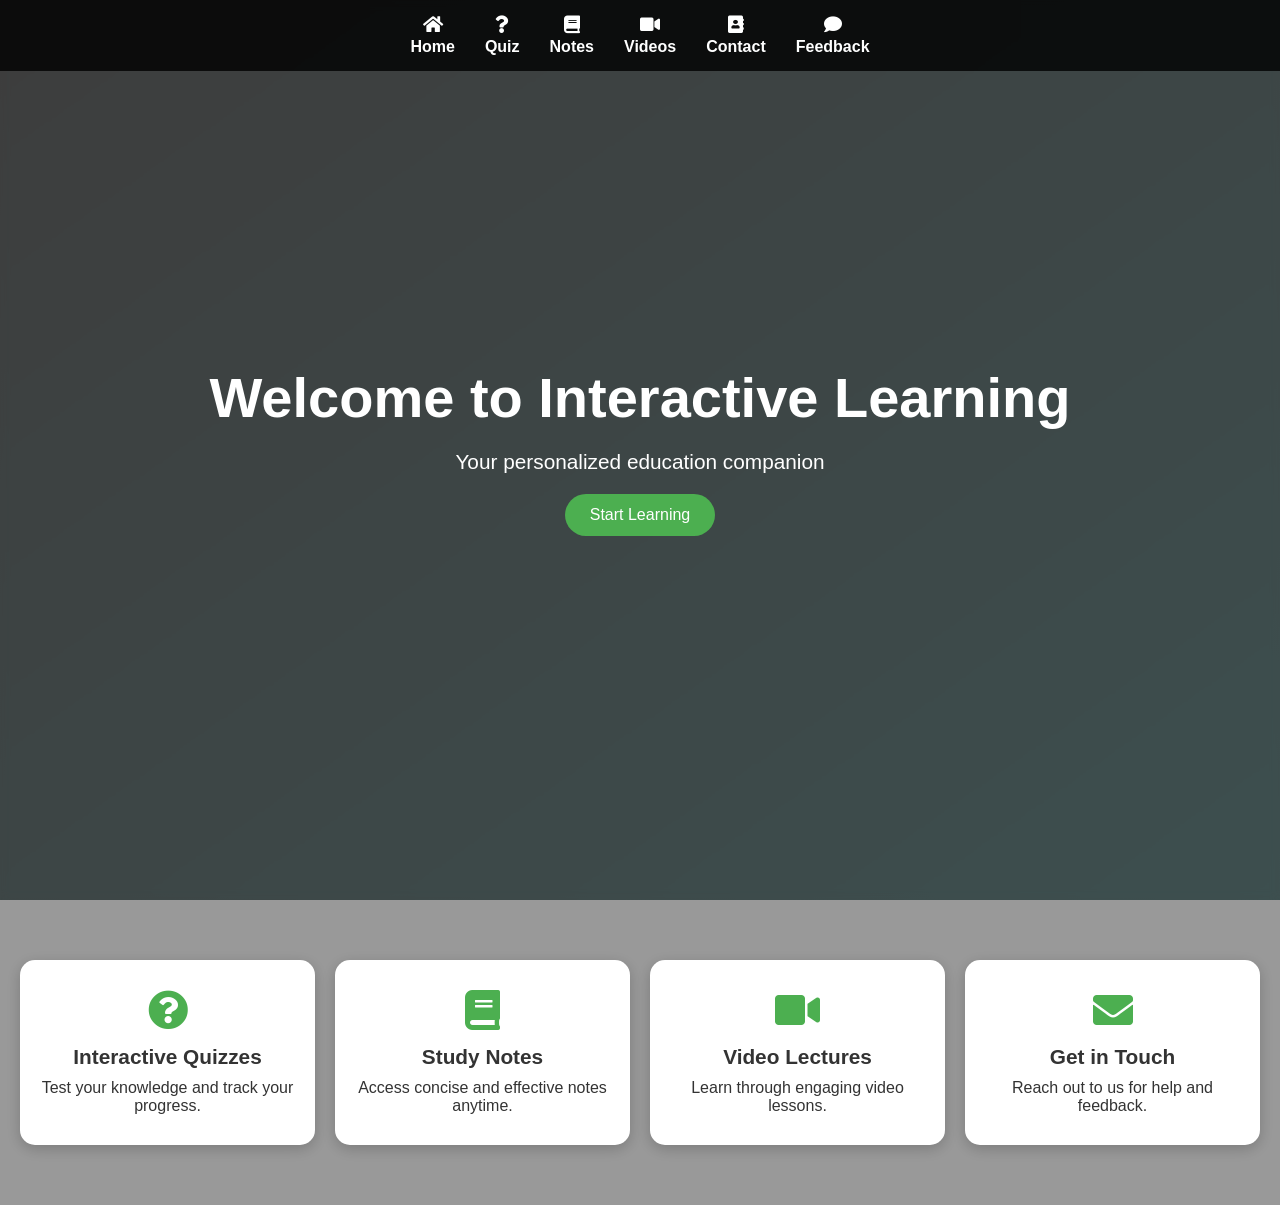
==== index.html @ 2fa364a7 "Add files via upload" ====
<!DOCTYPE html>
<html lang="en">
<head>
  <meta charset="UTF-8" />
  <meta name="viewport" content="width=device-width, initial-scale=1.0"/>
  <title>Interactive Learning Hub</title>
  <link rel="stylesheet" href="https://cdnjs.cloudflare.com/ajax/libs/font-awesome/5.15.4/css/all.min.css"/>
  <style>
    * {
      margin: 0;
      padding: 0;
      box-sizing: border-box;
      font-family: 'Segoe UI', sans-serif;
    }

    body {
      position: relative;
      background: url('https://images.unsplash.com/photo-1587613755371-1b9c5c9d5407?fit=crop&w=1920&q=80') no-repeat center center fixed;
      background-size: cover;
      color: #fff;
      min-height: 100vh;
      z-index: 0;
    }

    body::before {
      content: "";
      position: fixed;
      top: 0;
      left: 0;
      height: 100%;
      width: 100%;
      background: linear-gradient(to bottom right, rgba(0, 0, 0, 0.6), rgba(0, 50, 50, 0.6));
      z-index: -1;
    }

    .navbar {
      list-style: none;
      display: flex;
      justify-content: center;
      background: rgba(0, 0, 0, 0.8);
      padding: 15px 0;
      position: fixed;
      width: 100%;
      top: 0;
      z-index: 999;
    }

    .navbar li {
      margin: 0 15px;
    }

    .navbar a {
      color: white;
      text-decoration: none;
      font-weight: 600;
      font-size: 16px;
      display: flex;
      flex-direction: column;
      align-items: center;
      transition: color 0.3s;
    }

    .navbar a i {
      font-size: 18px;
      margin-bottom: 5px;
    }

    .navbar a:hover {
      color: #4CAF50;
    }

    header {
      height: 100vh;
      display: flex;
      flex-direction: column;
      justify-content: center;
      align-items: center;
      text-align: center;
      padding: 0 20px;
      background: rgba(0, 0, 0, 0.4);
      backdrop-filter: blur(4px);
      -webkit-backdrop-filter: blur(4px);
    }

    header h1 {
      font-size: 3.5rem;
      animation: slideIn 1.5s ease-out;
    }

    header p {
      font-size: 1.3rem;
      margin: 20px 0;
      animation: fadeIn 2s ease-in;
    }

    .btn {
      background: #4CAF50;
      color: white;
      padding: 12px 25px;
      border: none;
      border-radius: 30px;
      font-size: 16px;
      cursor: pointer;
      transition: background 0.3s;
    }

    .btn:hover {
      background: #45a049;
    }

    .features {
      display: grid;
      grid-template-columns: repeat(auto-fit, minmax(250px, 1fr));
      gap: 20px;
      padding: 60px 20px;
      background: rgba(0, 0, 0, 0.4);
      backdrop-filter: blur(4px);
      -webkit-backdrop-filter: blur(4px);
    }

    .feature-card {
      background: #fff;
      color: #333;
      border-radius: 15px;
      padding: 30px 20px;
      text-align: center;
      box-shadow: 0 4px 15px rgba(0, 0, 0, 0.2);
    }

    .feature-card i {
      font-size: 2.5rem;
      color: #4CAF50;
      margin-bottom: 15px;
    }

    .feature-card h3 {
      font-size: 1.3rem;
      margin-bottom: 10px;
    }

    @keyframes slideIn {
      from {
        transform: translateY(-100px);
        opacity: 0;
      }
      to {
        transform: translateY(0);
        opacity: 1;
      }
    }

    @keyframes fadeIn {
      from {
        opacity: 0;
      }
      to {
        opacity: 1;
      }
    }
  </style>
</head>
<body>
  <ul class="navbar">
    <li><a href="index.html"><i class="fas fa-home"></i>Home</a></li>
    <li><a href="quiz.html"><i class="fas fa-question"></i>Quiz</a></li>
    <li><a href="notes.html"><i class="fas fa-book"></i>Notes</a></li>
    <li><a href="videos.html"><i class="fas fa-video"></i>Videos</a></li>
    <li><a href="contact.html"><i class="fas fa-address-book"></i>Contact</a></li>
    <li><a href="feedback.html"><i class="fas fa-comment"></i>Feedback</a></li>
  </ul>

  <header>
    <h1>Welcome to Interactive Learning</h1>
    <p>Your personalized education companion</p>
    <button class="btn">Start Learning</button>
  </header>

  <section class="features">
    <div class="feature-card">
      <i class="fas fa-question-circle"></i>
      <h3>Interactive Quizzes</h3>
      <p>Test your knowledge and track your progress.</p>
    </div>
    <div class="feature-card">
      <i class="fas fa-book"></i>
      <h3>Study Notes</h3>
      <p>Access concise and effective notes anytime.</p>
    </div>
    <div class="feature-card">
      <i class="fas fa-video"></i>
      <h3>Video Lectures</h3>
      <p>Learn through engaging video lessons.</p>
    </div>
    <div class="feature-card">
      <i class="fas fa-envelope"></i>
      <h3>Get in Touch</h3>
      <p>Reach out to us for help and feedback.</p>
    </div>
  </section>
</body>
</html>
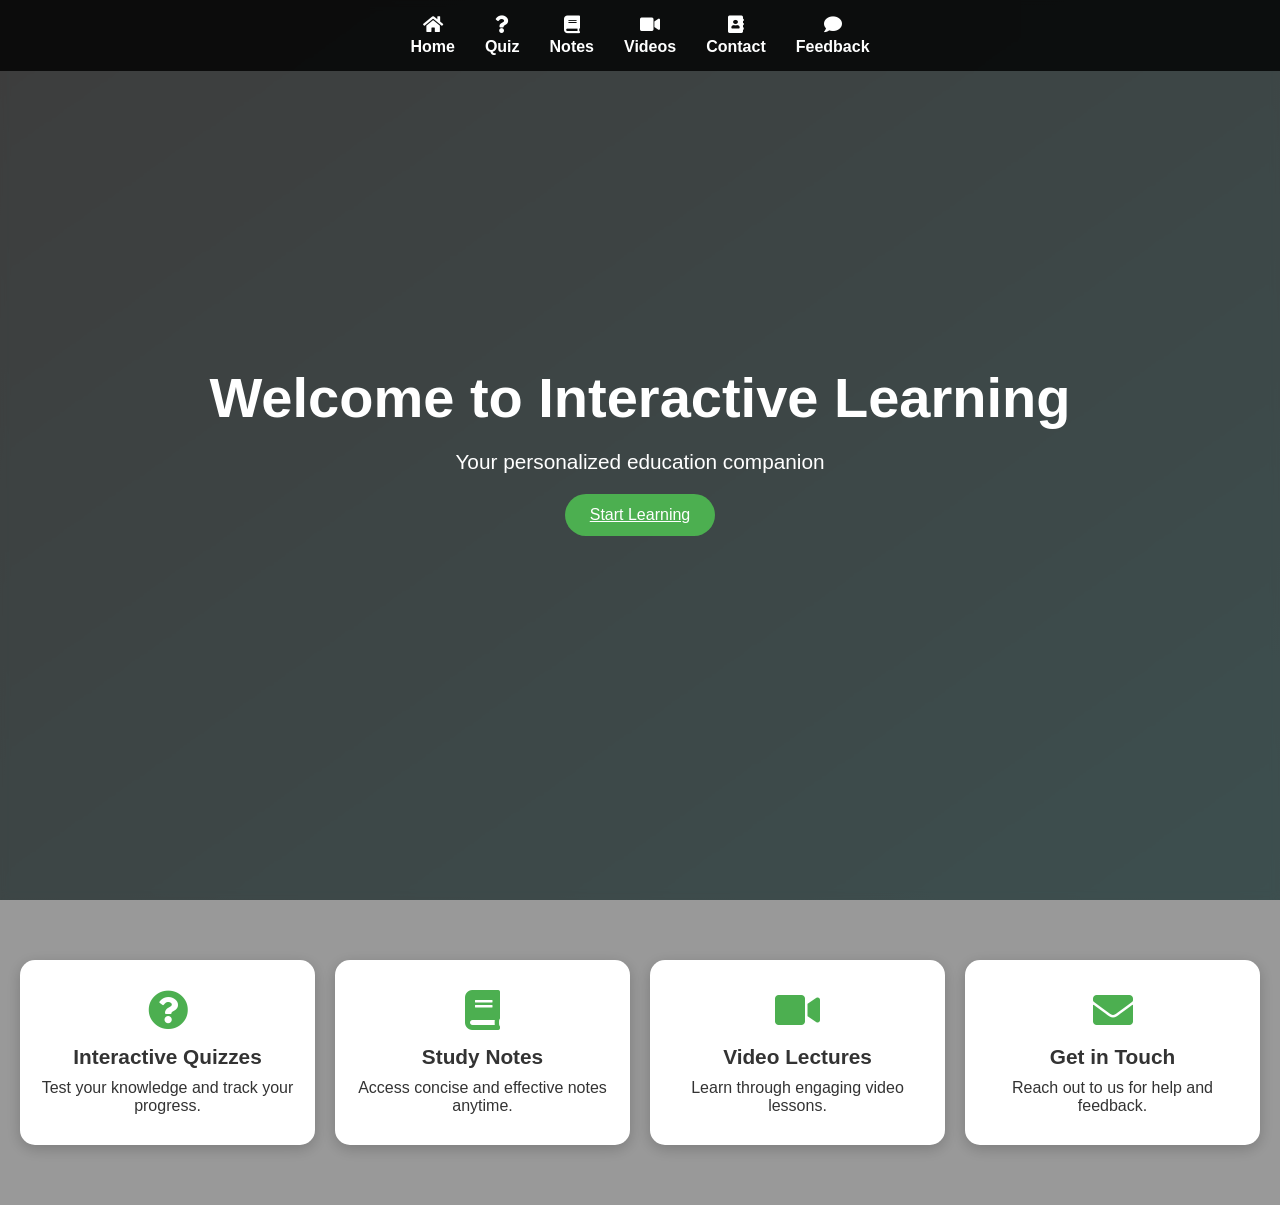
==== commit 22bc3e9e: "Update index.html" ====
--- a/index.html
+++ b/index.html
@@ -172,7 +172,7 @@
   <header>
     <h1>Welcome to Interactive Learning</h1>
     <p>Your personalized education companion</p>
-    <button class="btn">Start Learning</button>
+    <a href="notes.html" class="btn">Start Learning</a>
   </header>
 
   <section class="features">
@@ -198,4 +198,4 @@
     </div>
   </section>
 </body>
-</html>+</html>
